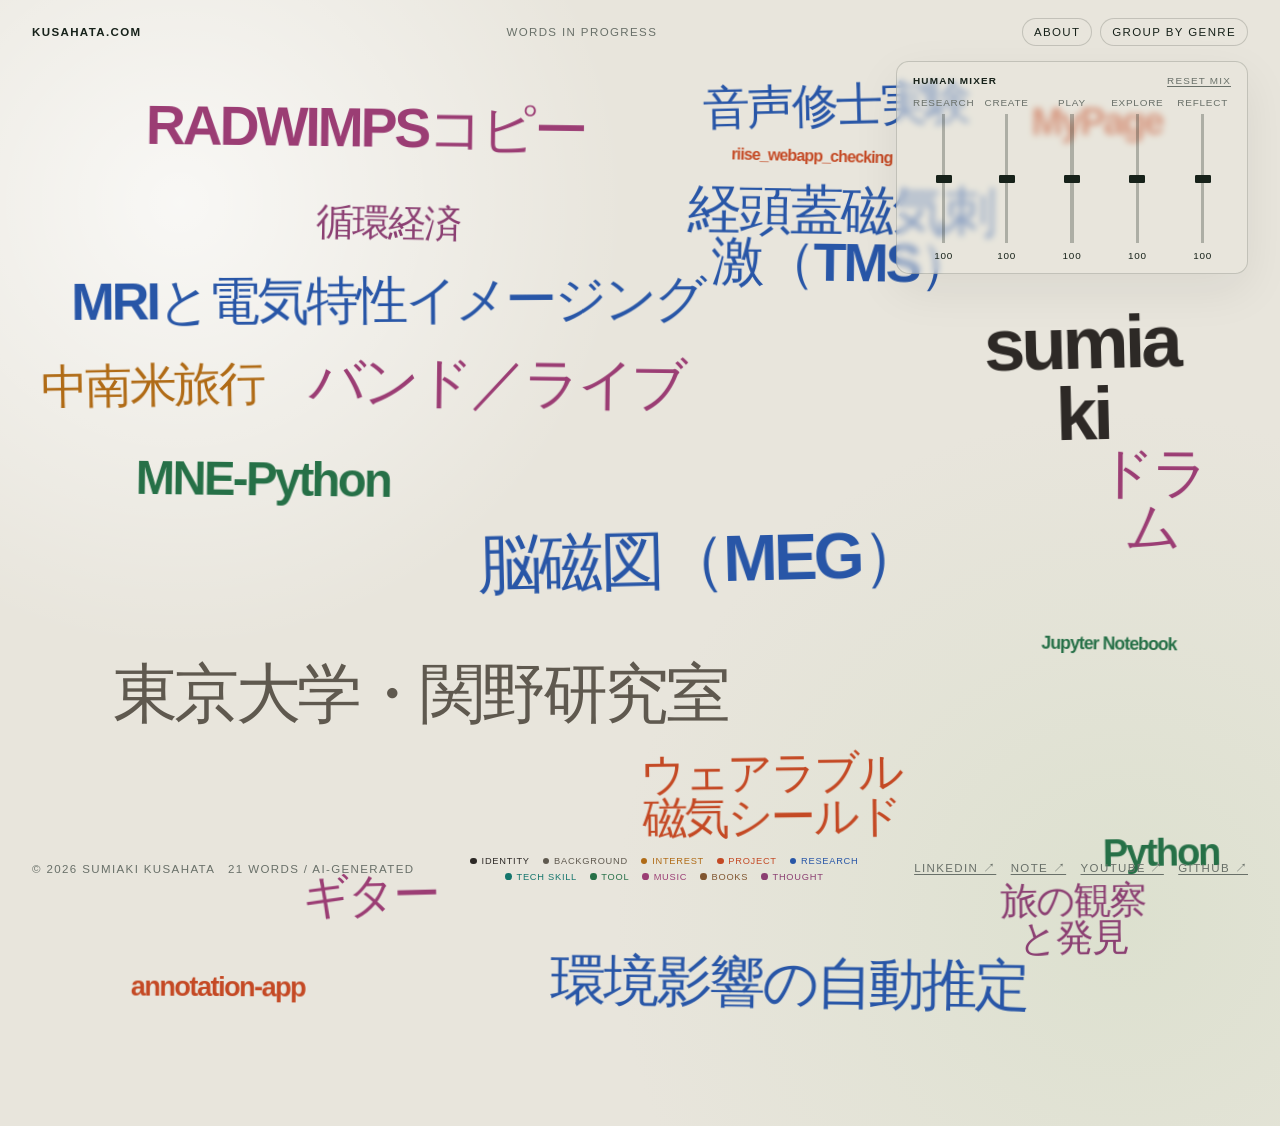
==== concepts.html @ fc7a3538 "separate the LP with concept map" ====
<!doctype html>
<html lang="ja">
  <head>
    <meta charset="utf-8">
    <meta name="viewport" content="width=device-width, initial-scale=1">
    <meta
      name="description"
      content="公開された痕跡からAIが抽出した、kusahataを構成する言葉。"
    >
    <title>concept map — kusahata</title>
    <link rel="stylesheet" href="assets/styles.css">
  </head>
  <body class="concepts-page">
    <header class="site-header">
      <a class="site-name" href="/" aria-label="kusahata.com home">kusahata.com</a>
      <p class="site-note">words in progress</p>
      <div class="header-actions">
        <a class="control-button" href="/">about</a>
        <button
          id="layout-toggle"
          class="control-button"
          type="button"
          aria-pressed="false"
          disabled
        >group by genre</button>
      </div>
    </header>

    <section
      id="human-mixer"
      class="mixer-panel"
      aria-label="human mixer"
    >
      <div class="mixer-heading">
        <p>human mixer</p>
        <button id="mixer-reset" class="mixer-reset" type="button">reset mix</button>
      </div>
      <div class="mixer-channels">
        <label class="mixer-channel">
          <span>research</span>
          <input data-mix-axis="research" type="range" min="0" max="200" value="100">
          <output>100</output>
        </label>
        <label class="mixer-channel">
          <span>create</span>
          <input data-mix-axis="create" type="range" min="0" max="200" value="100">
          <output>100</output>
        </label>
        <label class="mixer-channel">
          <span>play</span>
          <input data-mix-axis="play" type="range" min="0" max="200" value="100">
          <output>100</output>
        </label>
        <label class="mixer-channel">
          <span>explore</span>
          <input data-mix-axis="explore" type="range" min="0" max="200" value="100">
          <output>100</output>
        </label>
        <label class="mixer-channel">
          <span>reflect</span>
          <input data-mix-axis="reflect" type="range" min="0" max="200" value="100">
          <output>100</output>
        </label>
      </div>
    </section>

    <main>
      <section
        id="concept-field"
        class="concept-field"
        aria-label="kusahataを構成する言葉"
        aria-busy="true"
      >
        <p class="loading">collecting traces...</p>
      </section>
    </main>

    <footer class="site-footer">
      <div class="footer-meta">
        <p>© 2026 <span class="copyright-name">Sumiaki Kusahata</span></p>
        <p id="concept-count">AI-generated concept map</p>
      </div>
      <ul class="category-legend" aria-label="色とジャンルの対応">
        <li class="legend-item" data-category="identity">identity</li>
        <li class="legend-item" data-category="background">background</li>
        <li class="legend-item" data-category="interest">interest</li>
        <li class="legend-item" data-category="project">project</li>
        <li class="legend-item" data-category="research">research</li>
        <li class="legend-item" data-category="tech-skill">tech skill</li>
        <li class="legend-item" data-category="tool">tool</li>
        <li class="legend-item" data-category="music">music</li>
        <li class="legend-item" data-category="books">books</li>
        <li class="legend-item" data-category="thought">thought</li>
      </ul>
      <nav class="social-links" aria-label="外部リンク">
        <a href="https://www.linkedin.com/in/sumiaki-kusahata-b43729381" rel="me">LinkedIn ↗</a>
        <a href="https://note.com/chenchuchu" rel="me">note ↗</a>
        <a href="https://www.youtube.com/@sumihosdrums" rel="me">YouTube ↗</a>
        <a href="https://github.com/sumichann" rel="me">GitHub ↗</a>
      </nav>
    </footer>

    <noscript>このページの表示にはJavaScriptが必要です。</noscript>
    <script type="module" src="assets/app.js"></script>
  </body>
</html>
---- assets/styles.css ----
:root {
  color-scheme: light;
  font-family: "Helvetica Neue", "Hiragino Sans", "Yu Gothic", sans-serif;
  font-synthesis: none;
  --paper: #e8e5dc;
  --ink: #17221a;
  --muted: #697069;
  --line: rgb(23 34 26 / 18%);
}

* {
  box-sizing: border-box;
}

html {
  background: var(--paper);
}

body {
  min-width: 20rem;
  min-height: 100vh;
  min-height: 100svh;
  margin: 0;
  overflow-x: hidden;
  background:
    radial-gradient(circle at 14% 18%, rgb(255 255 255 / 72%), transparent 28rem),
    radial-gradient(circle at 88% 82%, rgb(210 220 195 / 52%), transparent 32rem),
    var(--paper);
  color: var(--ink);
}

a {
  color: inherit;
  text-decoration-thickness: 1px;
  text-underline-offset: 0.2em;
}

.site-header,
.site-footer {
  position: fixed;
  z-index: 3;
  right: 0;
  left: 0;
  display: flex;
  align-items: center;
  justify-content: space-between;
  padding-inline: clamp(1rem, 2.5vw, 2.5rem);
  font-size: 0.72rem;
  letter-spacing: 0.12em;
  text-transform: uppercase;
}

.site-header {
  top: 0;
  padding-top: 1.15rem;
}

.header-actions {
  display: flex;
  gap: 0.5rem;
}

.control-button {
  display: inline-flex;
  align-items: center;
  justify-content: center;
  padding: 0.42rem 0.68rem;
  border: 1px solid var(--line);
  border-radius: 999px;
  background: rgb(232 229 220 / 82%);
  color: var(--ink);
  font: inherit;
  letter-spacing: inherit;
  text-transform: inherit;
  text-decoration: none;
  cursor: pointer;
  backdrop-filter: blur(0.5rem);
}

.control-button:hover:not(:disabled),
.control-button[aria-pressed="true"],
.control-button[aria-expanded="true"] {
  background: var(--ink);
  color: var(--paper);
}

.control-button:focus-visible,
.mixer-reset:focus-visible,
.mixer-channel input:focus-visible {
  outline: 2px solid var(--ink);
  outline-offset: 3px;
}

.control-button:disabled {
  cursor: wait;
  opacity: 0.45;
}

.mixer-panel {
  position: fixed;
  z-index: 4;
  top: 3.8rem;
  right: clamp(1rem, 2.5vw, 2.5rem);
  width: min(22rem, calc(100vw - 2rem));
  padding: 0.85rem 1rem 1rem;
  border: 1px solid var(--line);
  border-radius: 0.8rem;
  background: rgb(232 229 220 / 50%);
  box-shadow: 0 1rem 3rem rgb(23 34 26 / 7%);
  backdrop-filter: blur(0.2rem);
}

.mixer-heading,
.mixer-channel {
  display: grid;
  align-items: center;
}

.mixer-heading {
  grid-template-columns: 1fr auto;
  margin-bottom: 0.65rem;
  font-size: 0.62rem;
  letter-spacing: 0.12em;
  text-transform: uppercase;
}

.mixer-heading p {
  margin: 0;
  font-weight: 700;
}

.mixer-reset {
  padding: 0;
  border: 0;
  background: transparent;
  color: var(--muted);
  font: inherit;
  letter-spacing: inherit;
  text-decoration: underline;
  text-underline-offset: 0.2em;
  text-transform: inherit;
  cursor: pointer;
}

.mixer-channels {
  display: grid;
  grid-template-columns: repeat(5, minmax(0, 1fr));
  gap: 0.55rem;
  height: 10rem;
}

.mixer-channel {
  grid-template-rows: auto 1fr auto;
  justify-items: center;
  gap: 0.4rem;
  color: var(--muted);
  font-size: 0.62rem;
  letter-spacing: 0.08em;
  text-transform: uppercase;
}

.mixer-channel input {
  appearance: none;
  width: 1rem;
  height: 100%;
  margin: 0;
  background: transparent;
  cursor: ns-resize;
  direction: rtl;
  writing-mode: vertical-lr;
}

.mixer-channel input::-webkit-slider-runnable-track {
  width: 0.2rem;
  height: 100%;
  border-radius: 0;
  background: rgb(23 34 26 / 28%);
}

.mixer-channel input::-webkit-slider-thumb {
  appearance: none;
  width: 1rem;
  height: 0.5rem;
  margin-left: -0.4rem;
  border: 0;
  border-radius: 0.08rem;
  background: var(--ink);
}

.mixer-channel input::-moz-range-track {
  width: 0.2rem;
  height: 100%;
  border-radius: 0;
  background: rgb(23 34 26 / 28%);
}

.mixer-channel input::-moz-range-thumb {
  width: 1rem;
  height: 0.5rem;
  border: 0;
  border-radius: 0.08rem;
  background: var(--ink);
}

.mixer-channel output {
  color: var(--ink);
  font-variant-numeric: tabular-nums;
  text-align: center;
}

.site-footer {
  bottom: 0;
  display: grid;
  grid-template-columns: 1fr auto 1fr;
  gap: 1rem;
  padding-bottom: 1.15rem;
  color: var(--muted);
}

.footer-meta {
  display: flex;
  gap: 0.8rem;
  align-items: center;
  white-space: nowrap;
}

.social-links {
  display: flex;
  gap: 0.9rem;
  justify-self: end;
  white-space: nowrap;
}

.site-header p,
.site-footer p {
  margin: 0;
}

.site-name {
  font-weight: 700;
  text-decoration: none;
}

.site-note {
  color: var(--muted);
}

.concept-field {
  position: relative;
  z-index: 2;
  height: 100vh;
  height: 100svh;
  min-height: 100vh;
  min-height: 100svh;
  overflow: visible;
  isolation: isolate;
}

.concept {
  position: absolute;
  top: 50%;
  left: 50%;
  max-width: min(92vw, 26ch);
  margin: 0;
  color: var(--concept-color, var(--ink));
  font-size: var(--concept-size, 2rem);
  font-weight: var(--concept-weight, 600);
  line-height: 0.96;
  letter-spacing: -0.055em;
  overflow-wrap: anywhere;
  text-align: center;
  text-wrap: balance;
  opacity: 0;
  transform: translate(-50%, -50%) rotate(var(--concept-tilt, 0deg));
  transition:
    top 900ms cubic-bezier(0.22, 1, 0.36, 1),
    left 900ms cubic-bezier(0.22, 1, 0.36, 1),
    font-size 220ms ease,
    opacity 450ms ease,
    transform 900ms cubic-bezier(0.22, 1, 0.36, 1);
  transition-delay: var(--concept-delay, 0ms);
  will-change: top, left, transform;
}

.concept[data-positioned="true"] {
  opacity: var(--concept-opacity, 1);
}

.concept-field[data-layout="cluster"] .concept {
  transform: translate(-50%, -50%) rotate(0deg);
}

.concept[data-category="project"],
.section-concept-word[data-category="project"],
.legend-item[data-category="project"] {
  --concept-color: #c44924;
}

.concept[data-category="identity"],
.section-concept-word[data-category="identity"],
.legend-item[data-category="identity"] {
  --concept-color: #2d2926;
}

.concept[data-category="background"],
.section-concept-word[data-category="background"],
.legend-item[data-category="background"] {
  --concept-color: #5f594f;
}

.concept[data-category="interest"],
.section-concept-word[data-category="interest"],
.legend-item[data-category="interest"] {
  --concept-color: #b06b16;
}

.concept[data-category="research"],
.section-concept-word[data-category="research"],
.legend-item[data-category="research"] {
  --concept-color: #2856a7;
}

.concept[data-category="tech-skill"],
.section-concept-word[data-category="tech-skill"],
.legend-item[data-category="tech-skill"] {
  --concept-color: #14756c;
}

.concept[data-category="tool"],
.section-concept-word[data-category="tool"],
.legend-item[data-category="tool"] {
  --concept-color: #267047;
}

.concept[data-category="music"],
.section-concept-word[data-category="music"],
.legend-item[data-category="music"] {
  --concept-color: #9b3d74;
}

.concept[data-category="books"],
.section-concept-word[data-category="books"],
.legend-item[data-category="books"] {
  --concept-color: #80552f;
}

.concept[data-category="thought"],
.section-concept-word[data-category="thought"],
.legend-item[data-category="thought"] {
  --concept-color: #8b3f72;
}

.about-section,
.history-section,
.features-section,
.likes-section {
  position: relative;
  z-index: 1;
  border-top: 1px solid var(--line);
  background: var(--paper);
}

.about-section,
.history-section {
  padding: clamp(5.5rem, 8vw, 7rem) clamp(1.5rem, 7vw, 7rem) clamp(6rem, 10vw, 8rem);
}

.about-section {
  min-height: clamp(22rem, 48svh, 34rem);
}

.home-page .about-section {
  padding-top: clamp(6.5rem, 10vw, 9rem);
  border-top: 0;
}

.about-copy {
  max-width: 58rem;
  margin-top: clamp(2.5rem, 5vw, 4rem);
}

.about-copy p {
  margin: 0;
  font-size: clamp(1.1rem, 2vw, 1.75rem);
  line-height: 1.4;
  letter-spacing: -0.035em;
}

.section-concept-stack {
  position: absolute;
  right: clamp(1.5rem, 7vw, 7rem);
  bottom: 0;
  left: clamp(1.5rem, 7vw, 7rem);
  padding-bottom: 0.8rem;
  pointer-events: none;
}

.section-concept-words {
  display: flex;
  flex-wrap: wrap-reverse;
  gap: 0.2rem 0.65rem;
  align-items: baseline;
}

.section-concept-word {
  color: var(--concept-color, var(--ink));
  font-size: clamp(0.78rem, var(--section-concept-size, 1rem), 2.8rem);
  font-weight: var(--concept-weight, 600);
  line-height: 0.92;
  letter-spacing: -0.055em;
  opacity: 0.42;
  overflow-wrap: anywhere;
  text-wrap: balance;
}

.section-concept-words:empty {
  visibility: hidden;
}

.features-section,
.likes-section {
  padding: clamp(5.5rem, 8vw, 7rem) clamp(1.5rem, 7vw, 7rem) clamp(6rem, 10vw, 8rem);
}

.likes-section {
  min-height: clamp(28rem, 70svh, 44rem);
  border-bottom: 1px solid var(--line);
  margin-bottom: clamp(6rem, 16vh, 10rem);
}

.likes-list {
  display: grid;
  grid-template-columns: repeat(2, minmax(0, 1fr));
  gap: clamp(1.5rem, 4vw, 4rem);
  margin: clamp(2.5rem, 5vw, 4rem) 0 0;
  padding: 0;
  list-style: none;
}

.likes-list li {
  padding-top: 0.75rem;
  border-top: 1px solid var(--line);
  font-size: clamp(1rem, 1.5vw, 1.4rem);
  font-weight: 600;
  letter-spacing: -0.04em;
}

.likes-link {
  display: flex;
  justify-content: space-between;
  gap: 1rem;
  text-decoration: none;
}

.likes-link:hover span:first-child,
.likes-link:focus-visible span:first-child {
  text-decoration: underline;
  text-decoration-thickness: 1px;
  text-underline-offset: 0.2em;
}

.latest-note {
  max-width: 32rem;
  margin-top: clamp(2rem, 4vw, 3.5rem);
}

.latest-note p,
.latest-note time {
  color: var(--muted);
  font-size: 0.65rem;
  font-weight: 400;
  letter-spacing: 0.12em;
  text-transform: uppercase;
}

.latest-note p {
  margin: 0 0 0.75rem;
}

.latest-note a {
  display: block;
  font-size: clamp(0.9rem, 1.2vw, 1.1rem);
  font-weight: 500;
  line-height: 1.35;
  letter-spacing: -0.025em;
}

.latest-note time {
  display: block;
  margin-top: 0.65rem;
}

.section-label,
.history-group h3,
.history-date {
  color: var(--muted);
  font-size: 0.65rem;
  letter-spacing: 0.12em;
  text-transform: uppercase;
}

.section-label {
  margin: 0 0 1.25rem;
}

.about-section > h2,
.history-section > h2,
.features-section > h2,
.likes-section > h2 {
  max-width: 16ch;
  margin: 0;
  font-weight: 650;
  line-height: 0.95;
  letter-spacing: -0.05em;
}

.about-section > h2,
.history-section > h2 {
  font-size: clamp(1.8rem, 3.5vw, 3.25rem);
}

.features-section > h2,
.likes-section > h2 {
  font-size: clamp(1.8rem, 3.5vw, 3.25rem);
}

.history-groups {
  display: grid;
  grid-template-columns: repeat(2, minmax(0, 1fr));
  gap: clamp(2.5rem, 6vw, 6rem);
  margin-top: clamp(2.5rem, 5vw, 4rem);
}

.history-group h3 {
  margin: 0 0 1rem;
  font-weight: 600;
}

.history-list {
  display: grid;
  gap: 1.8rem;
  margin: 0;
  padding: 0;
  list-style: none;
}

.history-list p {
  margin: 0;
}

.history-date {
  margin-bottom: 0.45rem !important;
}

.history-role {
  font-size: clamp(1rem, 1.5vw, 1.4rem);
  font-weight: 600;
  line-height: 1.05;
  letter-spacing: -0.04em;
}

.history-place,
.history-lab {
  margin-top: 0.25rem !important;
  color: var(--muted);
  font-size: clamp(0.8rem, 1vw, 1rem);
}

.feature-list {
  margin: clamp(2.5rem, 5vw, 4rem) 0 0;
  padding: 0;
  border-bottom: 1px solid var(--line);
  list-style: none;
}

.feature-item {
  display: grid;
  grid-template-columns: minmax(8rem, 0.3fr) minmax(0, 1fr);
  gap: clamp(2rem, 7vw, 7rem);
  padding: clamp(1.5rem, 3vw, 2.25rem) 0;
  border-top: 1px solid var(--line);
}

.feature-meta p,
.feature-item article > p {
  margin: 0;
}

.feature-meta {
  display: flex;
  gap: 0.8rem;
  align-items: baseline;
  justify-content: space-between;
  color: var(--muted);
  font-size: 0.65rem;
  letter-spacing: 0.08em;
  text-transform: uppercase;
}

.feature-type {
  color: var(--ink);
  font-weight: 700;
}

.feature-item h3 {
  max-width: 28ch;
  margin: 0 0 0.75rem;
  font-size: clamp(1.1rem, 1.7vw, 1.65rem);
  font-weight: 600;
  line-height: 1;
  letter-spacing: -0.045em;
}

.feature-byline,
.feature-context {
  color: var(--muted);
  font-size: clamp(0.85rem, 1.1vw, 1rem);
  line-height: 1.5;
}

.feature-context {
  margin-bottom: 1rem !important;
}

.feature-item a {
  font-size: 0.72rem;
  letter-spacing: 0.1em;
  text-transform: uppercase;
}

.category-legend {
  display: flex;
  flex-wrap: wrap;
  justify-content: center;
  gap: 0.35rem 0.8rem;
  max-width: 42rem;
  margin: 0;
  padding: 0;
  list-style: none;
  font-size: 0.58rem;
  letter-spacing: 0.08em;
}

.legend-item {
  display: inline-flex;
  align-items: center;
  gap: 0.3rem;
  color: var(--concept-color, var(--ink));
  white-space: nowrap;
}

.legend-item::before {
  width: 0.42rem;
  height: 0.42rem;
  background: currentColor;
  border-radius: 50%;
  content: "";
}

.loading {
  position: absolute;
  top: 50%;
  left: 50%;
  margin: 0;
  color: var(--muted);
  font-size: clamp(1rem, 2vw, 1.5rem);
  transform: translate(-50%, -50%);
}

.error {
  color: #a32d1f;
}

noscript {
  position: fixed;
  inset: auto 1rem 1rem;
  padding: 0.75rem;
  background: var(--paper);
  border: 1px solid var(--line);
}

@media (max-width: 44rem) {
  .site-note {
    display: none;
  }

  .concept {
    max-width: 100%;
    font-size: var(--concept-size-mobile, 0.7rem);
    line-height: 1.02;
  }

  .site-header {
    align-items: flex-start;
  }

  .header-actions {
    flex-direction: column;
    align-items: stretch;
  }

  .control-button {
    padding-block: 0.35rem;
  }

  .mixer-panel {
    top: 4.2rem;
    left: 1rem;
    width: calc(100vw - 2rem);
    padding-inline: 0.8rem;
  }

  .mixer-channels {
    gap: 0.25rem;
    height: 8.5rem;
  }

  .mixer-channel {
    font-size: 0.54rem;
  }

  .about-section,
  .history-section,
  .features-section,
  .likes-section {
    padding-top: 6rem;
  }

  .home-page .about-section {
    padding-top: 6.5rem;
  }

  .section-concept-stack {
    right: 1.5rem;
  }

  .section-concept-words {
    gap: 0.18rem 0.45rem;
  }

  .history-groups {
    grid-template-columns: 1fr;
  }

  .likes-list {
    grid-template-columns: 1fr;
  }

  .feature-item {
    grid-template-columns: 1fr;
    gap: 1rem;
  }

  .feature-meta {
    justify-content: flex-start;
  }

  .site-footer {
    grid-template-columns: 1fr auto;
    row-gap: 0.8rem;
  }

  .footer-meta,
  .social-links {
    gap: 0.5rem;
    font-size: 0.58rem;
    letter-spacing: 0.06em;
  }

  .footer-meta #concept-count {
    display: none;
  }

  .copyright-name {
    display: none;
  }

  .category-legend {
    grid-column: 1 / -1;
    grid-row: 1;
    max-width: 28rem;
  }
}

@media (prefers-reduced-motion: reduce) {
  .concept {
    transition: none;
  }
}
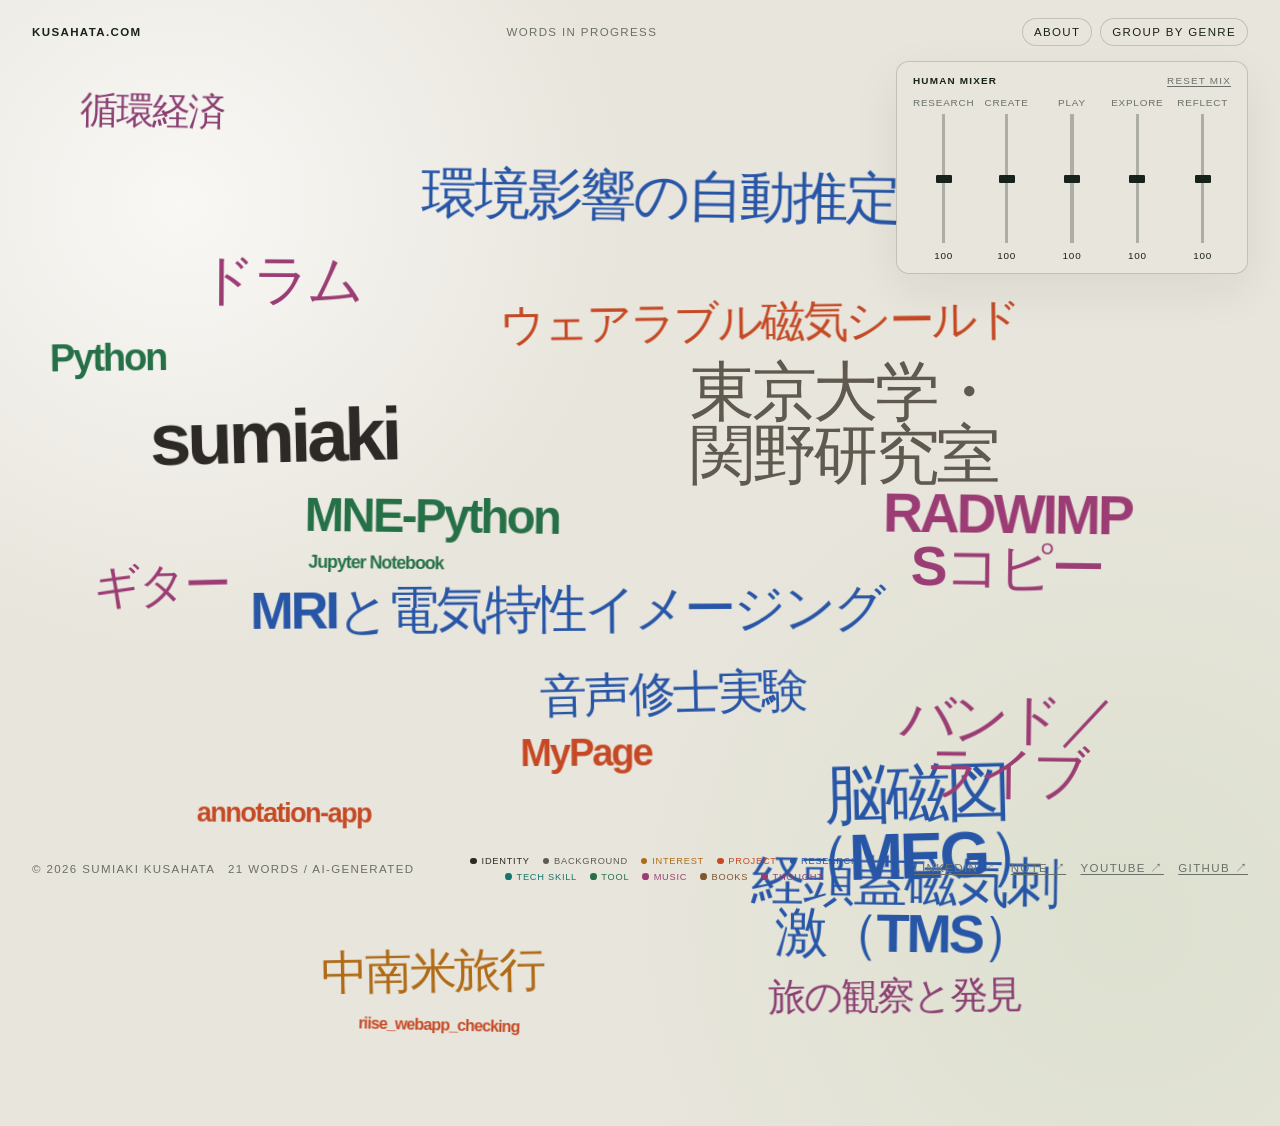
==== commit f9eae7b4: "Make mobile mixer a drawer" ====
--- a/concepts.html
+++ b/concepts.html
@@ -32,7 +32,17 @@
       aria-label="human mixer"
     >
       <div class="mixer-heading">
-        <p>human mixer</p>
+        <p class="mixer-label">human mixer</p>
+        <button
+          id="mixer-toggle"
+          class="mixer-drawer-toggle"
+          type="button"
+          aria-controls="human-mixer"
+          aria-expanded="false"
+        >
+          <span>human mixer</span>
+          <span id="mixer-toggle-icon" aria-hidden="true">↑</span>
+        </button>
         <button id="mixer-reset" class="mixer-reset" type="button">reset mix</button>
       </div>
       <div class="mixer-channels">
--- a/assets/styles.css
+++ b/assets/styles.css
@@ -85,6 +85,7 @@
 }
 
 .control-button:focus-visible,
+.mixer-drawer-toggle:focus-visible,
 .mixer-reset:focus-visible,
 .mixer-channel input:focus-visible {
   outline: 2px solid var(--ink);
@@ -127,6 +128,10 @@
 .mixer-heading p {
   margin: 0;
   font-weight: 700;
+}
+
+.mixer-drawer-toggle {
+  display: none;
 }
 
 .mixer-reset {
@@ -459,12 +464,15 @@
   text-underline-offset: 0.2em;
 }
 
+.latest-video,
 .latest-note {
   max-width: 32rem;
   margin-top: clamp(2rem, 4vw, 3.5rem);
 }
 
-.latest-note p,
+.latest-video > p,
+.latest-note > p:first-child,
+.latest-video time,
 .latest-note time {
   color: var(--muted);
   font-size: 0.65rem;
@@ -473,10 +481,12 @@
   text-transform: uppercase;
 }
 
-.latest-note p {
+.latest-video > p,
+.latest-note > p:first-child {
   margin: 0 0 0.75rem;
 }
 
+.latest-video a,
 .latest-note a {
   display: block;
   font-size: clamp(0.9rem, 1.2vw, 1.1rem);
@@ -485,9 +495,38 @@
   letter-spacing: -0.025em;
 }
 
+.latest-video time,
 .latest-note time {
   display: block;
   margin-top: 0.65rem;
+}
+
+.latest-note-excerpt {
+  margin: 0.9rem 0 0;
+  color: var(--muted);
+  font-size: clamp(0.78rem, 1vw, 0.95rem);
+  font-weight: 400;
+  line-height: 1.6;
+  letter-spacing: -0.015em;
+}
+
+.latest-video-player {
+  width: 100%;
+  margin-bottom: 0.9rem;
+  overflow: hidden;
+  aspect-ratio: 16 / 9;
+  background: rgb(23 34 26 / 8%);
+}
+
+.latest-video-player:empty {
+  display: none;
+}
+
+.latest-video-player iframe {
+  display: block;
+  width: 100%;
+  height: 100%;
+  border: 0;
 }
 
 .section-label,
@@ -704,10 +743,43 @@
   }
 
   .mixer-panel {
-    top: 4.2rem;
+    top: auto;
+    right: 1rem;
+    bottom: calc(5.25rem + env(safe-area-inset-bottom));
     left: 1rem;
-    width: calc(100vw - 2rem);
+    width: auto;
     padding-inline: 0.8rem;
+    opacity: 0.96;
+    transform: translateY(calc(100% - 2.65rem));
+    transition:
+      opacity 180ms ease,
+      transform 320ms cubic-bezier(0.22, 1, 0.36, 1);
+    visibility: visible;
+  }
+
+  .mixer-panel[data-open="true"] {
+    opacity: 1;
+    transform: translateY(0);
+  }
+
+  .mixer-label {
+    display: none;
+  }
+
+  .mixer-drawer-toggle {
+    display: flex;
+    align-items: center;
+    justify-content: space-between;
+    gap: 0.6rem;
+    padding: 0;
+    border: 0;
+    background: transparent;
+    color: var(--ink);
+    font: inherit;
+    font-weight: 700;
+    letter-spacing: inherit;
+    text-transform: inherit;
+    cursor: pointer;
   }
 
   .mixer-channels {
@@ -783,7 +855,8 @@
 }
 
 @media (prefers-reduced-motion: reduce) {
-  .concept {
+  .concept,
+  .mixer-panel {
     transition: none;
   }
 }
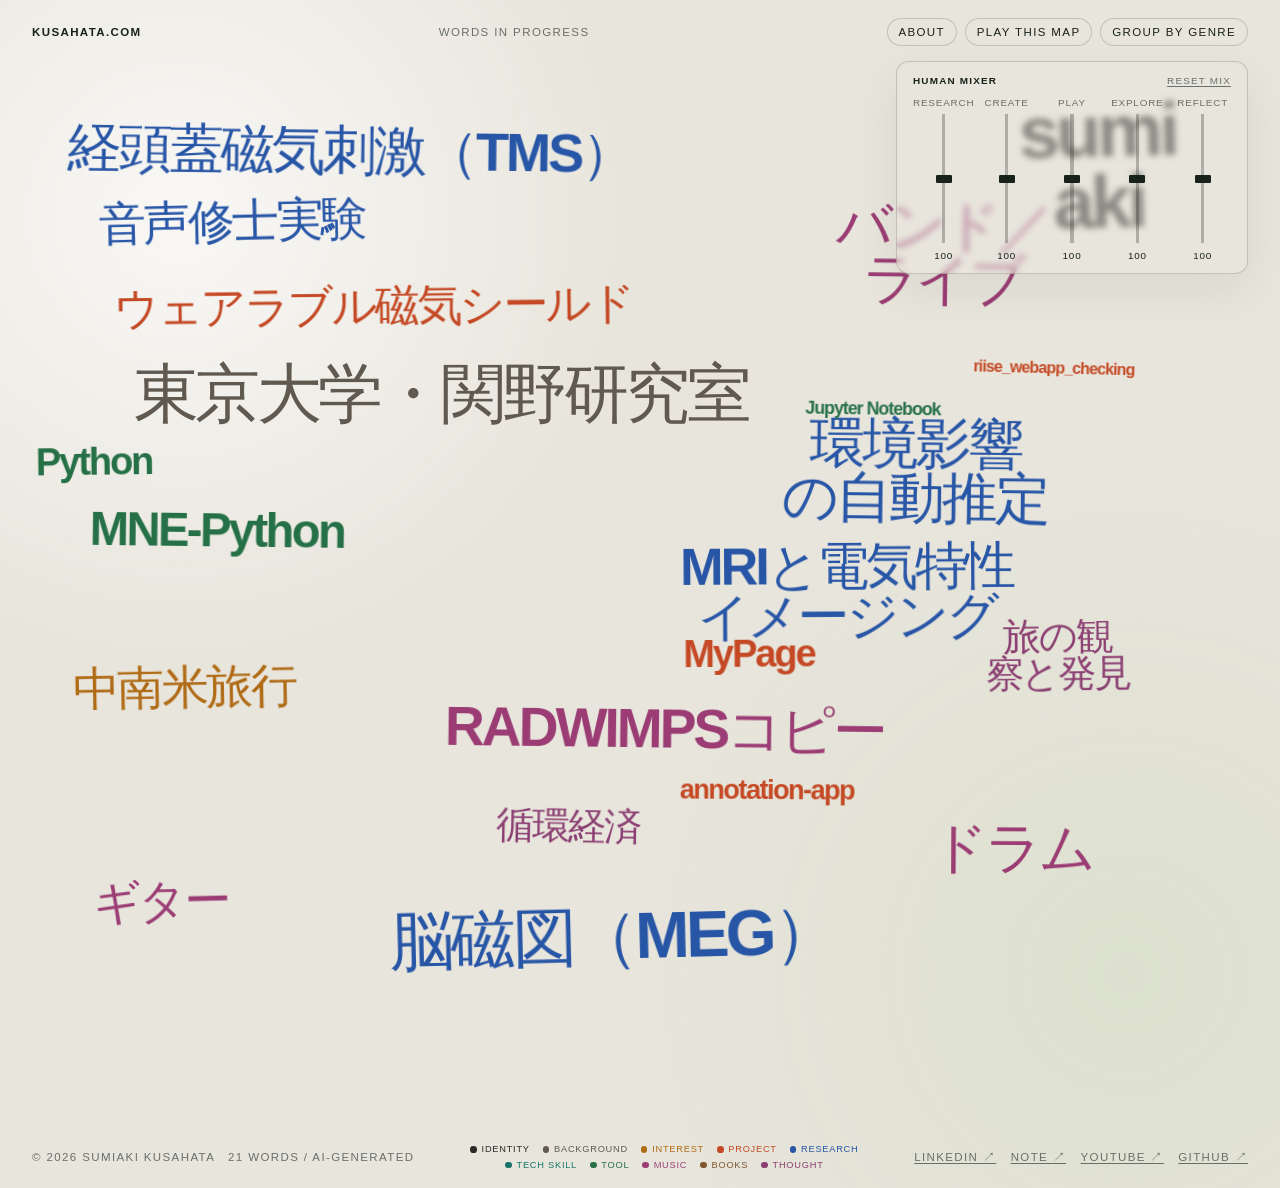
==== commit 63612cbd: "Build research map music from recorded sounds" ====
--- a/concepts.html
+++ b/concepts.html
@@ -16,6 +16,13 @@
       <p class="site-note">words in progress</p>
       <div class="header-actions">
         <a class="control-button" href="/">about</a>
+        <button
+          id="map-playback-toggle"
+          class="control-button"
+          type="button"
+          aria-pressed="false"
+          disabled
+        >play this map</button>
         <button
           id="layout-toggle"
           class="control-button"
--- a/assets/styles.css
+++ b/assets/styles.css
@@ -37,10 +37,7 @@
 
 .site-header,
 .site-footer {
-  position: fixed;
   z-index: 3;
-  right: 0;
-  left: 0;
   display: flex;
   align-items: center;
   justify-content: space-between;
@@ -51,7 +48,10 @@
 }
 
 .site-header {
+  position: fixed;
   top: 0;
+  right: 0;
+  left: 0;
   padding-top: 1.15rem;
 }
 
@@ -214,10 +214,11 @@
 }
 
 .site-footer {
-  bottom: 0;
+  position: relative;
   display: grid;
   grid-template-columns: 1fr auto 1fr;
   gap: 1rem;
+  padding-top: 1.15rem;
   padding-bottom: 1.15rem;
   color: var(--muted);
 }
@@ -291,6 +292,27 @@
   opacity: var(--concept-opacity, 1);
 }
 
+.concept[data-sound] {
+  appearance: none;
+  padding: 0;
+  border: 0;
+  background: transparent;
+  font-family: inherit;
+  cursor: pointer;
+}
+
+.concept[data-sound]:focus-visible {
+  border-radius: 0.15em;
+  outline: 2px solid currentColor;
+  outline-offset: 0.12em;
+}
+
+.concept[data-sound][data-playing="true"] {
+  text-decoration: underline;
+  text-decoration-thickness: 0.08em;
+  text-underline-offset: 0.12em;
+}
+
 .concept-field[data-layout="cluster"] .concept {
   transform: translate(-50%, -50%) rotate(0deg);
 }
@@ -389,6 +411,15 @@
   font-size: clamp(1.1rem, 2vw, 1.75rem);
   line-height: 1.4;
   letter-spacing: -0.035em;
+}
+
+.concept-method-note {
+  max-width: 50rem;
+  margin: 0 0 clamp(2.5rem, 5vw, 4rem);
+  color: var(--muted);
+  font-size: clamp(0.95rem, 1.25vw, 1.15rem);
+  line-height: 1.55;
+  letter-spacing: -0.015em;
 }
 
 .section-concept-stack {
@@ -430,7 +461,7 @@
 .likes-section {
   min-height: clamp(28rem, 70svh, 44rem);
   border-bottom: 1px solid var(--line);
-  margin-bottom: clamp(6rem, 16vh, 10rem);
+  margin-bottom: 0;
 }
 
 .likes-list {
@@ -729,6 +760,11 @@
     line-height: 1.02;
   }
 
+  .section-concept-word {
+    font-size: var(--section-concept-size-mobile, 0.7rem);
+    line-height: 1.02;
+  }
+
   .site-header {
     align-items: flex-start;
   }
@@ -745,21 +781,18 @@
   .mixer-panel {
     top: auto;
     right: 1rem;
-    bottom: calc(5.25rem + env(safe-area-inset-bottom));
+    bottom: calc(1rem + env(safe-area-inset-bottom));
     left: 1rem;
     width: auto;
-    padding-inline: 0.8rem;
-    opacity: 0.96;
-    transform: translateY(calc(100% - 2.65rem));
-    transition:
-      opacity 180ms ease,
-      transform 320ms cubic-bezier(0.22, 1, 0.36, 1);
-    visibility: visible;
-  }
-
-  .mixer-panel[data-open="true"] {
-    opacity: 1;
-    transform: translateY(0);
+    padding: 0.75rem 0.8rem;
+  }
+
+  .mixer-panel .mixer-heading {
+    margin-bottom: 0;
+  }
+
+  .mixer-panel[data-open="true"] .mixer-heading {
+    margin-bottom: 0.65rem;
   }
 
   .mixer-label {
@@ -785,6 +818,21 @@
   .mixer-channels {
     gap: 0.25rem;
     height: 8.5rem;
+    max-height: 0;
+    overflow: hidden;
+    opacity: 0;
+    visibility: hidden;
+    transition:
+      max-height 320ms cubic-bezier(0.22, 1, 0.36, 1),
+      opacity 180ms ease,
+      visibility 0s 320ms;
+  }
+
+  .mixer-panel[data-open="true"] .mixer-channels {
+    max-height: 8.5rem;
+    opacity: 1;
+    visibility: visible;
+    transition-delay: 0s;
   }
 
   .mixer-channel {
@@ -856,7 +904,8 @@
 
 @media (prefers-reduced-motion: reduce) {
   .concept,
-  .mixer-panel {
+  .mixer-panel,
+  .mixer-channels {
     transition: none;
   }
 }
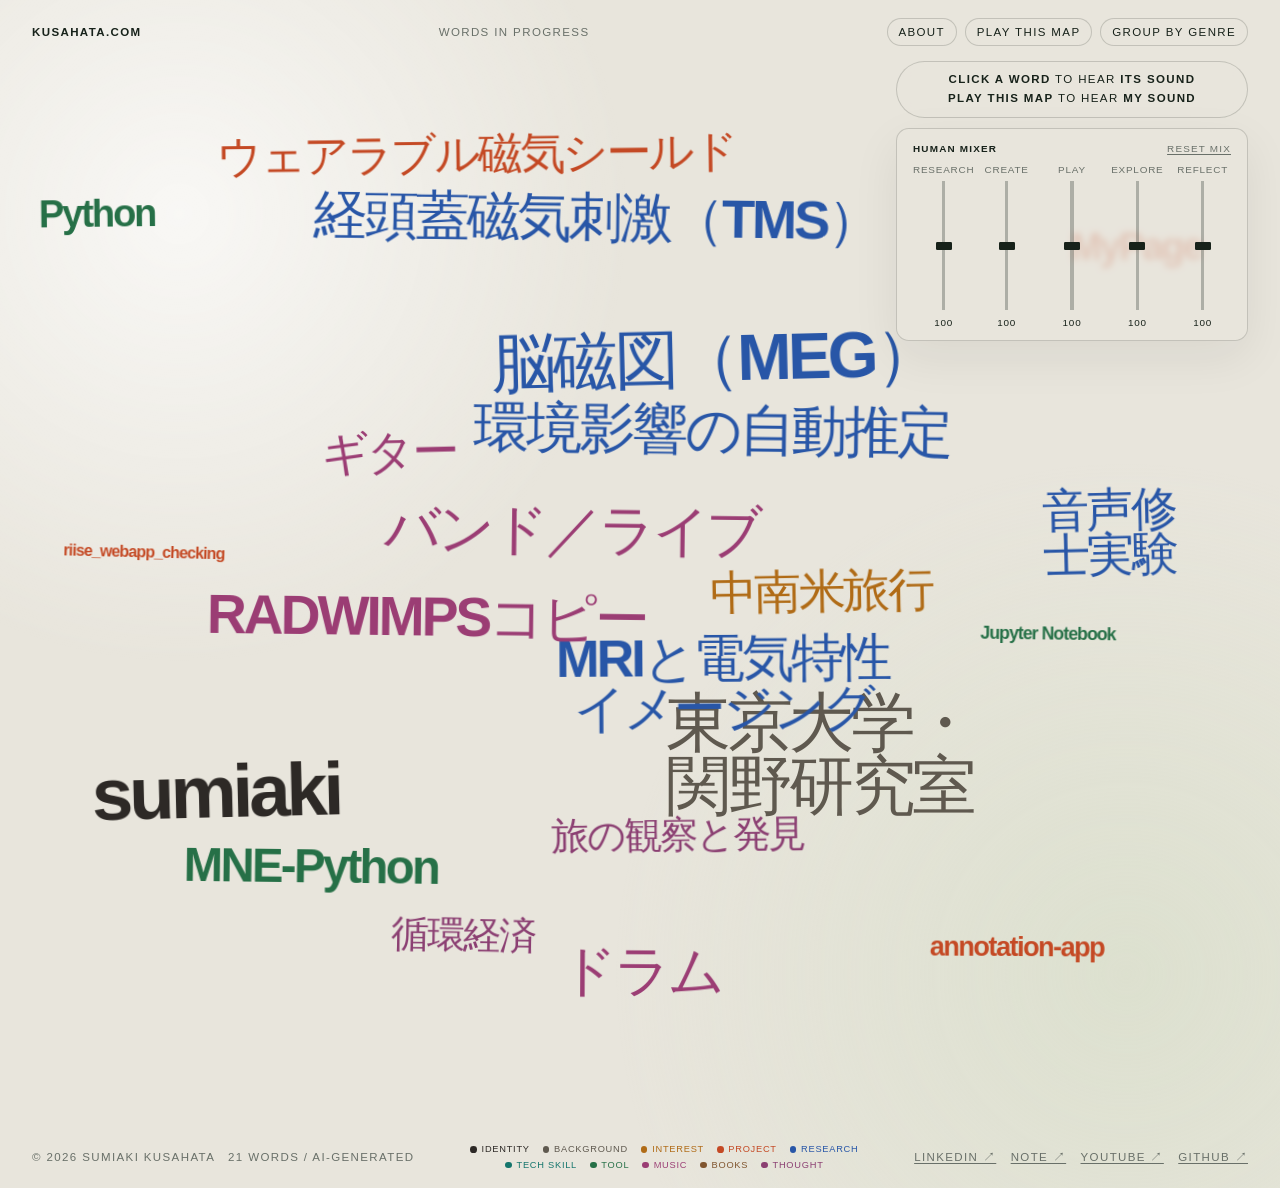
==== commit 813a8b23: "Add walk bed and concept map guide" ====
--- a/concepts.html
+++ b/concepts.html
@@ -32,6 +32,11 @@
         >group by genre</button>
       </div>
     </header>
+
+    <section id="guide" class="concept-guide" aria-label="Guide">
+      <p><strong>Click a word</strong> to hear <strong>its sound</strong></p>
+      <p><strong>PLAY THIS MAP</strong> to hear <strong>my sound</strong></p>
+    </section>
 
     <section
       id="human-mixer"
--- a/assets/styles.css
+++ b/assets/styles.css
@@ -6,6 +6,7 @@
   --ink: #17221a;
   --muted: #697069;
   --line: rgb(23 34 26 / 18%);
+  --panel: rgb(232 229 220 / 82%);
 }
 
 * {
@@ -67,7 +68,7 @@
   padding: 0.42rem 0.68rem;
   border: 1px solid var(--line);
   border-radius: 999px;
-  background: rgb(232 229 220 / 82%);
+  background: var(--panel);
   color: var(--ink);
   font: inherit;
   letter-spacing: inherit;
@@ -97,16 +98,47 @@
   opacity: 0.45;
 }
 
+.concept-guide {
+  position: fixed;
+  z-index: 4;
+  top: 3.8rem;
+  right: clamp(1rem, 2.5vw, 2.5rem);
+  display: grid;
+  justify-items: center;
+  gap: 0.2rem;
+  width: min(22rem, calc(100vw - 2rem));
+  padding: 0.65rem 0.85rem;
+  border: 1px solid var(--line);
+  border-radius: 999px;
+  background: var(--panel);
+  color: var(--ink);
+  font-size: 0.72rem;
+  line-height: 1.35;
+  letter-spacing: 0.12em;
+  text-align: center;
+  text-transform: uppercase;
+  backdrop-filter: blur(0.5rem);
+  pointer-events: none;
+}
+
+.concept-guide p {
+  margin: 0;
+}
+
+.concept-guide strong {
+  font-weight: 700;
+}
+
 .mixer-panel {
   position: fixed;
   z-index: 4;
-  top: 3.8rem;
+  top: 8rem;
   right: clamp(1rem, 2.5vw, 2.5rem);
   width: min(22rem, calc(100vw - 2rem));
   padding: 0.85rem 1rem 1rem;
   border: 1px solid var(--line);
   border-radius: 0.8rem;
-  background: rgb(232 229 220 / 50%);
+  background: var(--panel);
   box-shadow: 0 1rem 3rem rgb(23 34 26 / 7%);
   backdrop-filter: blur(0.2rem);
 }
@@ -778,6 +810,14 @@
     padding-block: 0.35rem;
   }
 
+  .concept-guide {
+    top: 8rem;
+    right: 1rem;
+    left: 1rem;
+    width: auto;
+    max-width: none;
+  }
+
   .mixer-panel {
     top: auto;
     right: 1rem;
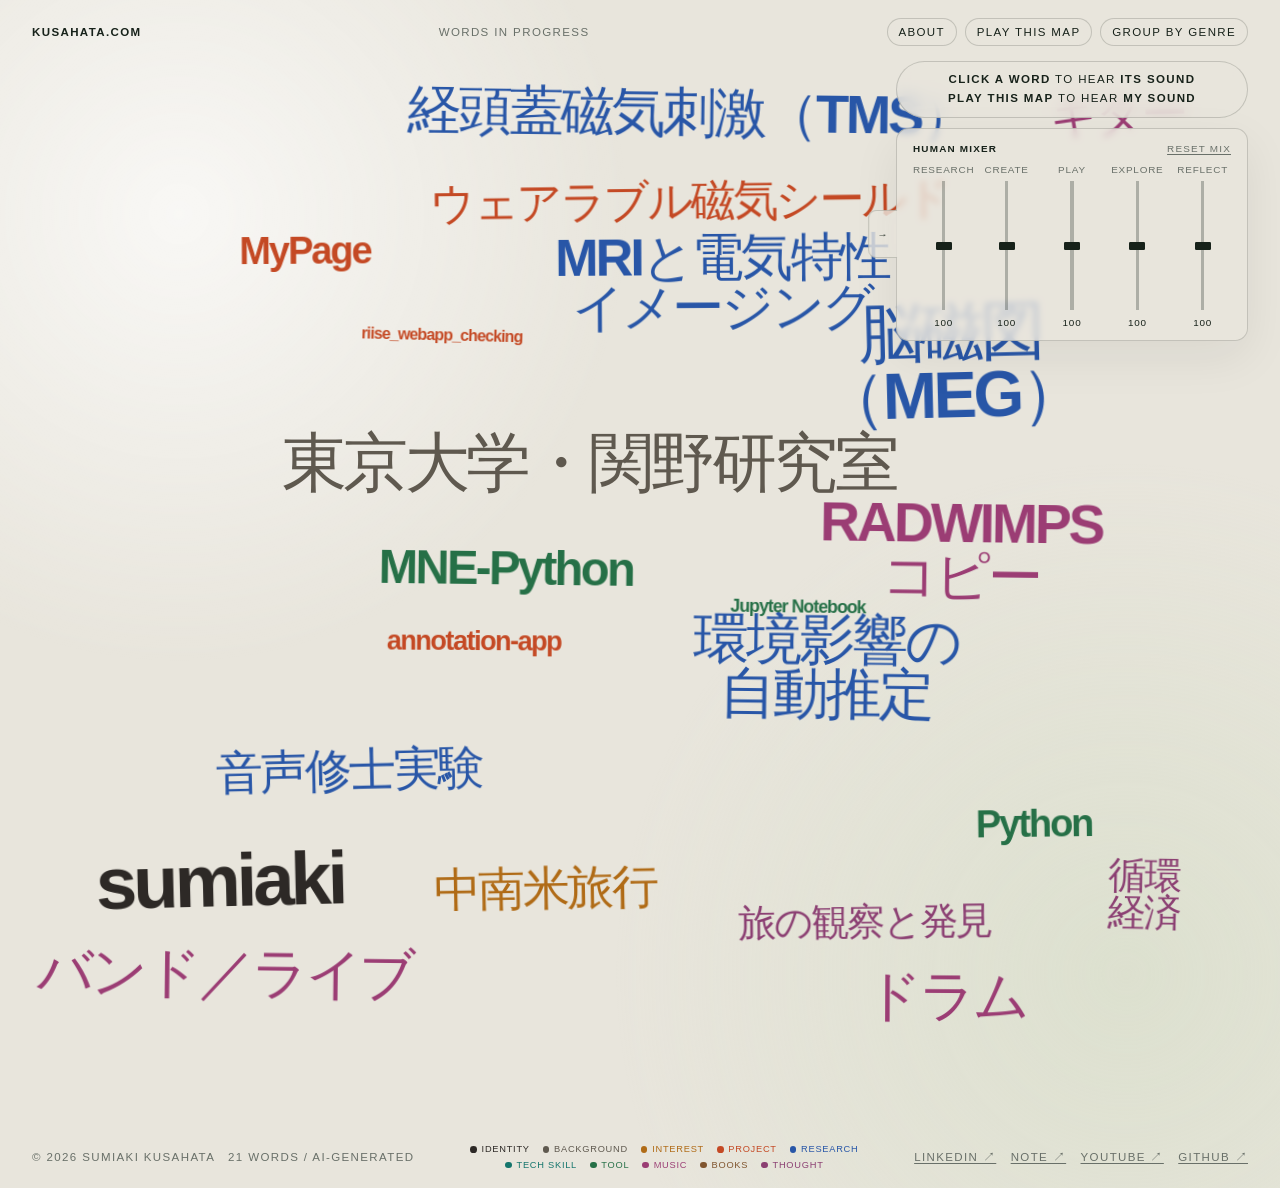
==== commit f4f17407: "Split frontend into native modules" ====
--- a/concepts.html
+++ b/concepts.html
@@ -123,6 +123,6 @@
     </footer>
 
     <noscript>このページの表示にはJavaScriptが必要です。</noscript>
-    <script type="module" src="assets/app.js"></script>
+    <script type="module" src="assets/js/pages/concepts-page.js"></script>
   </body>
 </html>
--- a/assets/styles.css
+++ b/assets/styles.css
@@ -28,6 +28,31 @@
     radial-gradient(circle at 88% 82%, rgb(210 220 195 / 52%), transparent 32rem),
     var(--paper);
   color: var(--ink);
+}
+
+html.map-playing,
+.concepts-page.map-playing {
+  background: #000;
+}
+
+.concepts-page.map-playing {
+  color: var(--paper);
+}
+
+.concepts-page.map-playing .site-note {
+  color: currentColor;
+  opacity: 0.65;
+}
+
+.concepts-page.map-playing .concept {
+  opacity: 0.18;
+  filter: saturate(0.65);
+  transition-delay: 0ms;
+}
+
+.concepts-page.map-playing .concept[data-map-playing="true"] {
+  opacity: 1;
+  filter: brightness(1.65) saturate(1.2);
 }
 
 a {
@@ -78,11 +103,17 @@
   backdrop-filter: blur(0.5rem);
 }
 
-.control-button:hover:not(:disabled),
 .control-button[aria-pressed="true"],
 .control-button[aria-expanded="true"] {
   background: var(--ink);
   color: var(--paper);
+}
+
+@media (hover: hover) {
+  .control-button:hover:not(:disabled) {
+    background: var(--ink);
+    color: var(--paper);
+  }
 }
 
 .control-button:focus-visible,
@@ -119,6 +150,17 @@
   text-transform: uppercase;
   backdrop-filter: blur(0.5rem);
   pointer-events: none;
+  transition:
+    opacity 180ms ease,
+    visibility 0s;
+}
+
+.concepts-page.map-playing .concept-guide {
+  opacity: 0;
+  visibility: hidden;
+  transition:
+    opacity 180ms ease,
+    visibility 0s 180ms;
 }
 
 .concept-guide p {
@@ -243,6 +285,49 @@
   color: var(--ink);
   font-variant-numeric: tabular-nums;
   text-align: center;
+}
+
+@media (min-width: 44.01rem) {
+  .mixer-panel {
+    overflow: visible;
+    transition: transform 320ms cubic-bezier(0.22, 1, 0.36, 1);
+  }
+
+  .mixer-label {
+    display: block;
+  }
+
+  .mixer-drawer-toggle {
+    display: flex;
+    position: absolute;
+    top: 50%;
+    left: 0;
+    align-items: center;
+    justify-content: center;
+    width: 1.8rem;
+    height: 3rem;
+    padding: 0;
+    border: 1px solid var(--line);
+    border-right: 0;
+    border-radius: 0.5rem 0 0 0.5rem;
+    background: var(--panel);
+    color: var(--ink);
+    font: inherit;
+    font-weight: 700;
+    letter-spacing: inherit;
+    text-transform: inherit;
+    transform: translate(-100%, -50%);
+    cursor: pointer;
+    backdrop-filter: blur(0.5rem);
+  }
+
+  .mixer-drawer-toggle span:first-child {
+    display: none;
+  }
+
+  .mixer-panel[data-open="false"] {
+    transform: translateX(calc(100% + clamp(1rem, 2.5vw, 2.5rem)));
+  }
 }
 
 .site-footer {
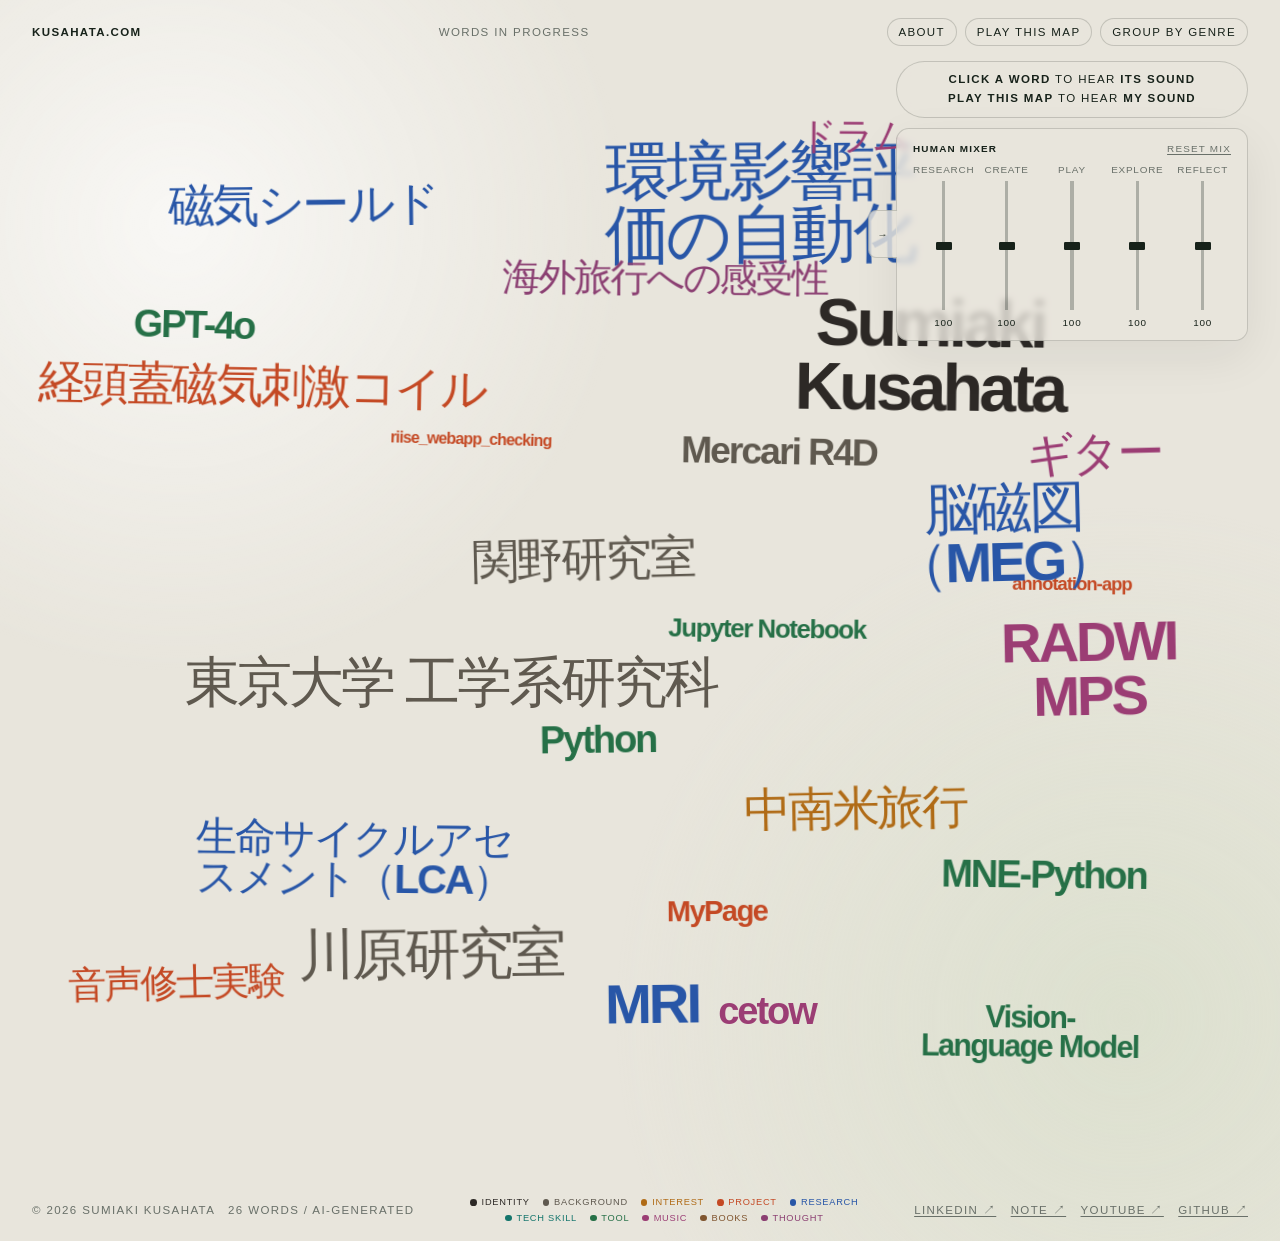
==== commit 804d8335: "Add animated concept tap guide" ====
--- a/concepts.html
+++ b/concepts.html
@@ -37,6 +37,11 @@
       <p><strong>Click a word</strong> to hear <strong>its sound</strong></p>
       <p><strong>PLAY THIS MAP</strong> to hear <strong>my sound</strong></p>
     </section>
+
+    <div id="tap-hint" class="tap-hint" aria-hidden="true">
+      <span class="tap-hint-ring"></span>
+      <span class="tap-hint-hand">👆</span>
+    </div>
 
     <section
       id="human-mixer"
--- a/assets/styles.css
+++ b/assets/styles.css
@@ -31,26 +31,38 @@
 }
 
 html.map-playing,
-.concepts-page.map-playing {
+html.concept-playing,
+html.tap-demonstrating,
+.concepts-page.map-playing,
+.concepts-page.concept-playing,
+.concepts-page.tap-demonstrating {
   background: #000;
 }
 
-.concepts-page.map-playing {
+.concepts-page.map-playing,
+.concepts-page.concept-playing,
+.concepts-page.tap-demonstrating {
   color: var(--paper);
 }
 
-.concepts-page.map-playing .site-note {
+.concepts-page.map-playing .site-note,
+.concepts-page.concept-playing .site-note,
+.concepts-page.tap-demonstrating .site-note {
   color: currentColor;
   opacity: 0.65;
 }
 
-.concepts-page.map-playing .concept {
+.concepts-page.map-playing .concept,
+.concepts-page.concept-playing .concept,
+.concepts-page.tap-demonstrating .concept {
   opacity: 0.18;
   filter: saturate(0.65);
   transition-delay: 0ms;
 }
 
-.concepts-page.map-playing .concept[data-map-playing="true"] {
+.concepts-page.map-playing .concept[data-map-playing="true"],
+.concepts-page.concept-playing .concept[data-playing="true"],
+.concepts-page.tap-demonstrating .concept[data-tap-target="true"] {
   opacity: 1;
   filter: brightness(1.65) saturate(1.2);
 }
@@ -171,6 +183,106 @@
   font-weight: 700;
 }
 
+.tap-hint {
+  position: fixed;
+  z-index: 6;
+  top: var(--tap-y, 50%);
+  left: var(--tap-x, 50%);
+  width: 0;
+  height: 0;
+  visibility: hidden;
+  pointer-events: none;
+}
+
+.tap-hint[data-active="true"] {
+  visibility: visible;
+}
+
+.tap-hint-hand {
+  position: absolute;
+  top: 0;
+  left: -2rem;
+  width: 4rem;
+  font-size: 4rem;
+  line-height: 1;
+  text-align: center;
+  filter: drop-shadow(0 0.2rem 0.2rem rgb(0 0 0 / 20%));
+}
+
+.tap-hint[data-active="true"] .tap-hint-hand {
+  animation: tap-hint-hand 5.2s cubic-bezier(0.22, 1, 0.36, 1) both;
+}
+
+.tap-hint-ring {
+  position: absolute;
+  top: 0;
+  left: 0;
+  width: 3.6rem;
+  height: 3.6rem;
+  border: 2px solid var(--ink);
+  border-radius: 50%;
+  opacity: 0;
+  transform: translate(-50%, -50%) scale(0.25);
+}
+
+.tap-hint[data-active="true"] .tap-hint-ring {
+  animation: tap-hint-ring 5.2s ease-out both;
+}
+
+.concepts-page.tap-demonstrating .tap-hint-ring {
+  border-color: var(--paper);
+}
+
+@keyframes tap-hint-hand {
+  0%,
+  12% {
+    opacity: 0;
+    transform: translate(4.5rem, 5.5rem) rotate(-16deg);
+  }
+
+  28% {
+    opacity: 1;
+  }
+
+  55% {
+    opacity: 1;
+    transform: translate(0, 0) rotate(0deg) scale(1);
+  }
+
+  63% {
+    opacity: 1;
+    transform: translate(0, 0) rotate(0deg) scale(0.82);
+  }
+
+  72% {
+    opacity: 1;
+    transform: translate(0, 0) rotate(0deg) scale(1);
+  }
+
+  100% {
+    opacity: 0;
+    transform: translate(0, 0) rotate(0deg) scale(1);
+  }
+}
+
+@keyframes tap-hint-ring {
+  0%,
+  60% {
+    opacity: 0;
+    transform: translate(-50%, -50%) scale(0.25);
+  }
+
+  64% {
+    opacity: 0.65;
+  }
+
+  82%,
+  100% {
+    opacity: 0;
+    transform: translate(-50%, -50%) scale(1.15);
+  }
+}
+
 .mixer-panel {
   position: fixed;
   z-index: 4;
@@ -424,12 +536,6 @@
   outline-offset: 0.12em;
 }
 
-.concept[data-sound][data-playing="true"] {
-  text-decoration: underline;
-  text-decoration-thickness: 0.08em;
-  text-underline-offset: 0.12em;
-}
-
 .concept-field[data-layout="cluster"] .concept {
   transform: translate(-50%, -50%) rotate(0deg);
 }
@@ -518,8 +624,15 @@
   border-top: 0;
 }
 
+.about-layout {
+  display: grid;
+  grid-template-columns: minmax(0, 1fr) minmax(14rem, 24rem);
+  gap: clamp(2.5rem, 7vw, 7rem);
+  align-items: start;
+}
+
 .about-copy {
-  max-width: 58rem;
+  max-width: 46rem;
   margin-top: clamp(2.5rem, 5vw, 4rem);
 }
 
@@ -528,6 +641,19 @@
   font-size: clamp(1.1rem, 2vw, 1.75rem);
   line-height: 1.4;
   letter-spacing: -0.035em;
+}
+
+.about-photo {
+  width: 100%;
+  max-width: 24rem;
+  margin: 0;
+  justify-self: end;
+}
+
+.about-photo img {
+  display: block;
+  width: 100%;
+  height: auto;
 }
 
 .concept-method-note {
@@ -690,7 +816,7 @@
   margin: 0 0 1.25rem;
 }
 
-.about-section > h2,
+.about-text > h2,
 .history-section > h2,
 .features-section > h2,
 .likes-section > h2 {
@@ -701,7 +827,7 @@
   letter-spacing: -0.05em;
 }
 
-.about-section > h2,
+.about-text > h2,
 .history-section > h2 {
   font-size: clamp(1.8rem, 3.5vw, 3.25rem);
 }
@@ -975,6 +1101,15 @@
     padding-top: 6.5rem;
   }
 
+  .about-layout {
+    grid-template-columns: 1fr;
+    gap: 2.5rem;
+  }
+
+  .about-photo {
+    width: min(100%, 22rem);
+  }
+
   .section-concept-stack {
     right: 1.5rem;
   }
@@ -1033,4 +1168,8 @@
   .mixer-channels {
     transition: none;
   }
-}
+
+  .tap-hint {
+    display: none;
+  }
+}
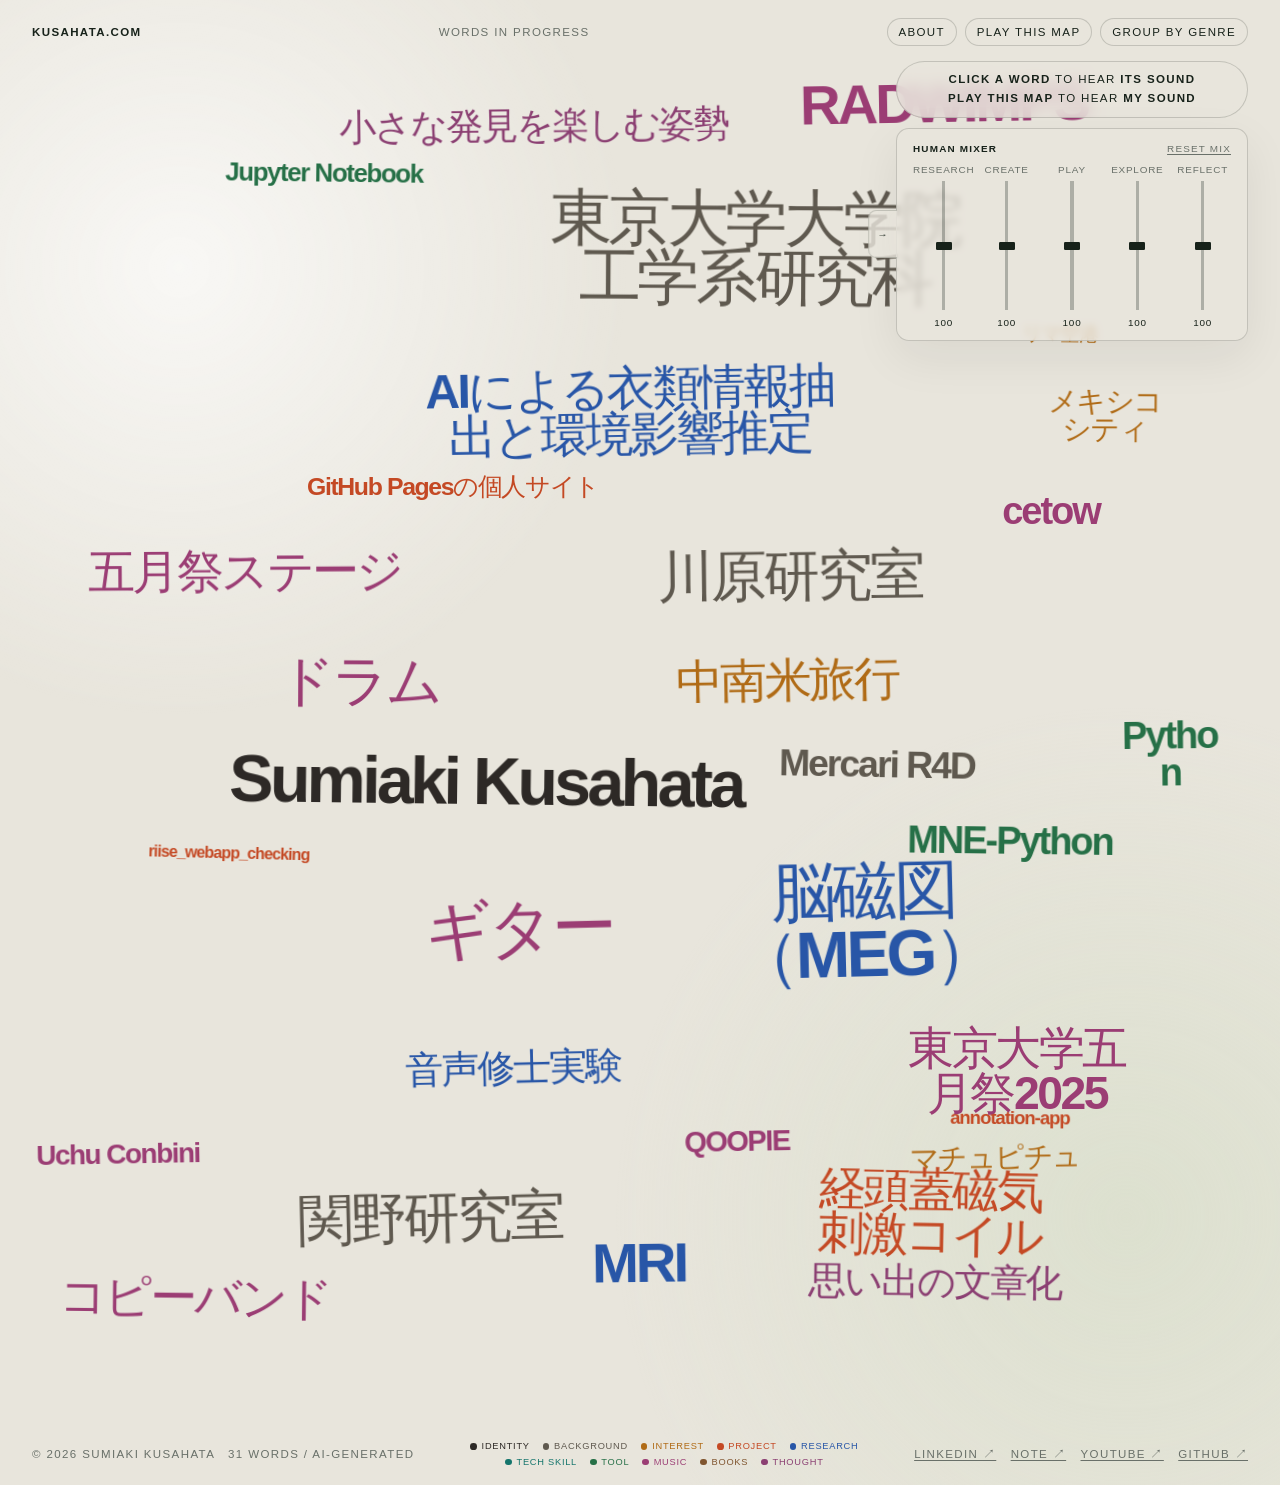
==== commit 54d1a6b6: "Add favicon to site pages" ====
--- a/concepts.html
+++ b/concepts.html
@@ -8,6 +8,7 @@
       content="公開された痕跡からAIが抽出した、kusahataを構成する言葉。"
     >
     <title>concept map — kusahata</title>
+    <link rel="icon" href="/favicon.ico" type="image/x-icon">
     <link rel="stylesheet" href="assets/styles.css">
   </head>
   <body class="concepts-page">
